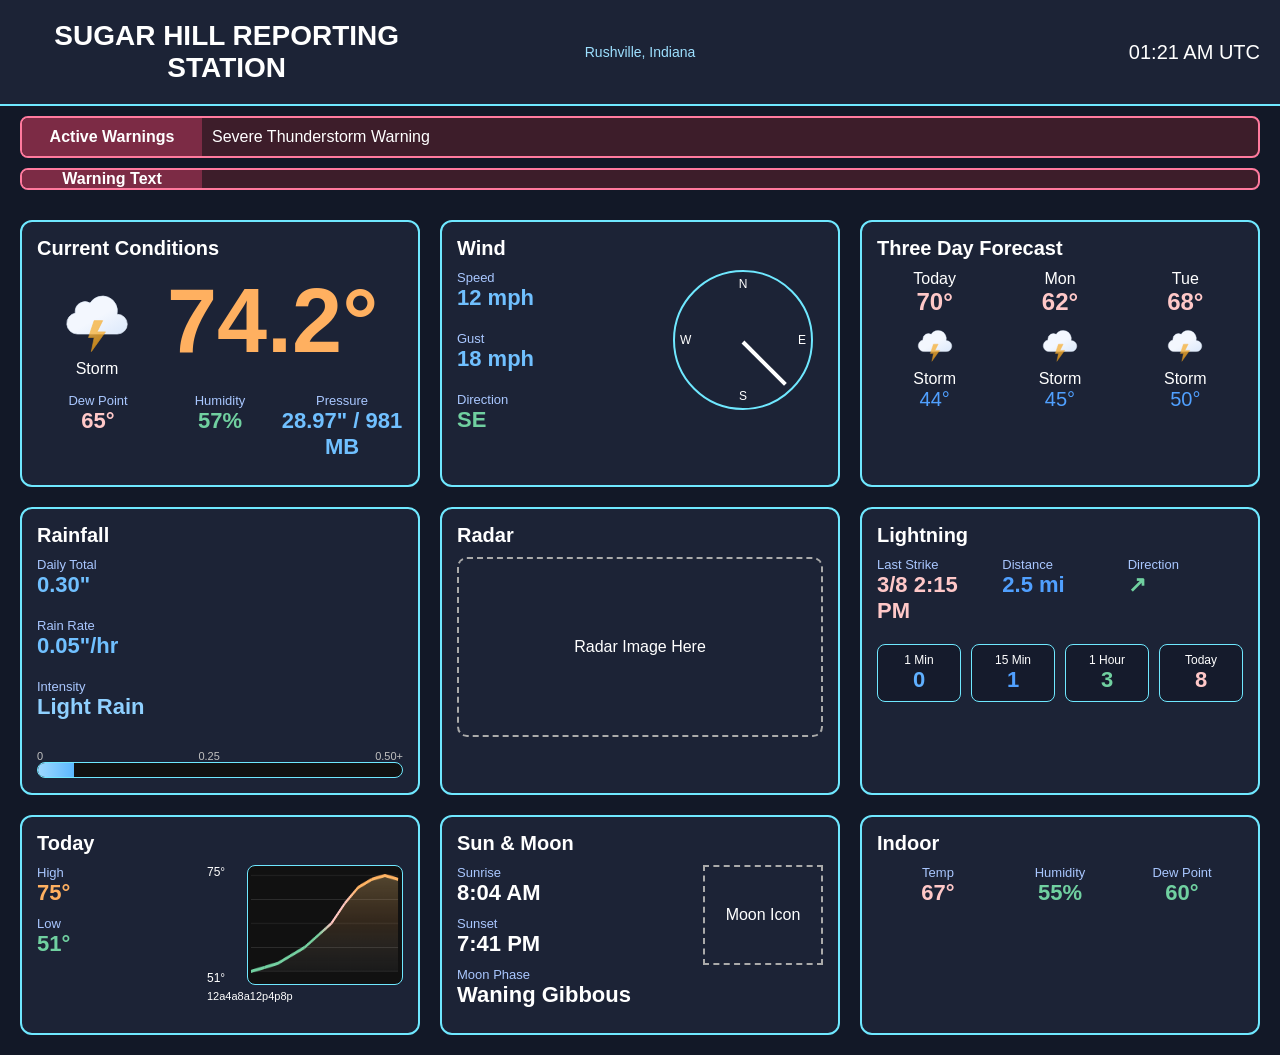
==== backupindex.html @ 39cb4041 "Rename index.html to backupindex.html" ====
<!DOCTYPE html>
<html lang="en">
<head>
<meta charset="UTF-8">
<title>Sugar Hill Reporting Station</title>
<meta name="viewport" content="width=device-width, initial-scale=1.0">
<link rel="stylesheet" href="style.css">
</head>

<body>

<header class="header">

<div class="station">
SUGAR HILL REPORTING STATION
</div>

<div class="location">
Rushville, Indiana
</div>

<div id="clock" class="clock">
--:--
</div>

</header>


<section class="alerts">

<div id="active-alerts-bar" class="alert-bar">

<div class="alert-title">
Active Warnings
</div>

<div id="active-alerts-list" class="alert-text"></div>

</div>


<div id="priority-alerts-bar" class="alert-bar">

<div class="alert-title">
Warning Text
</div>

<div class="ticker">
<div id="priority-alerts-track"></div>
</div>

</div>

</section>



<main class="dashboard">

<!-- CURRENT CONDITIONS -->

<section class="panel">

<h2>Current Conditions</h2>

<div class="current">

<div class="current-left">

<img src="images/storm.svg" class="current-icon">

<div id="current-condition">
Storm
</div>

</div>

<div class="current-right">

<div id="current-temp" class="big-temp">
74.2°
</div>

</div>

</div>


<div class="current-stats">

<div class="stat">

<div class="stat-label">
Dew Point
</div>

<div id="current-dew" class="stat-value">
65°
</div>

</div>


<div class="stat">

<div class="stat-label">
Humidity
</div>

<div id="current-humidity" class="stat-value">
57%
</div>

</div>


<div class="stat">

<div class="stat-label">
Pressure
</div>

<div id="current-pressure" class="stat-value">
28.97" / 981 MB
</div>

</div>

</div>

</section>



<!-- WIND -->

<section class="panel">

<h2>Wind</h2>

<div class="wind-section">

<div class="wind-stats">

<div class="stat">

<div class="stat-label">
Speed
</div>

<div id="wind-speed" class="stat-value">
12 mph
</div>

</div>

<div class="stat">

<div class="stat-label">
Gust
</div>

<div id="wind-gust" class="stat-value">
18 mph
</div>

</div>

<div class="stat">

<div class="stat-label">
Direction
</div>

<div id="wind-dir-text" class="stat-value">
SE
</div>

</div>

</div>


<div class="wind-vane">

<div class="compass">

<span class="north">N</span>
<span class="south">S</span>
<span class="east">E</span>
<span class="west">W</span>

<div id="wind-arrow"></div>

</div>

</div>

</div>

</section>



<!-- THREE DAY -->

<section class="panel">

<h2>Three Day Forecast</h2>

<div class="forecast">

<div class="forecast-day">

<div id="f0-label">
Today
</div>

<div id="f0-high" class="forecast-high">
70°
</div>

<img src="images/storm.svg" class="forecast-icon">

<div id="f0-cond">
Storm
</div>

<div id="f0-low" class="forecast-low">
44°
</div>

</div>


<div class="forecast-day">

<div id="f1-label">
Mon
</div>

<div id="f1-high" class="forecast-high">
62°
</div>

<img src="images/storm.svg" class="forecast-icon">

<div id="f1-cond">
Storm
</div>

<div id="f1-low" class="forecast-low">
45°
</div>

</div>


<div class="forecast-day">

<div id="f2-label">
Tue
</div>

<div id="f2-high" class="forecast-high">
68°
</div>

<img src="images/storm.svg" class="forecast-icon">

<div id="f2-cond">
Storm
</div>

<div id="f2-low" class="forecast-low">
50°
</div>

</div>

</div>

</section>



<!-- RAINFALL -->

<section class="panel">

<h2>Rainfall</h2>

<div class="rain-panel">

<div class="stat">

<div class="stat-label">
Daily Total
</div>

<div id="rain-daily" class="stat-value">
0.30"
</div>

</div>


<div class="stat">

<div class="stat-label">
Rain Rate
</div>

<div id="rain-rate" class="stat-value">
0.05"/hr
</div>

</div>


<div class="stat">

<div class="stat-label">
Intensity
</div>

<div id="rain-intensity" class="stat-value">
Light Rain
</div>

</div>


<div class="rain-meter">

<div class="meter-labels">
<span>0</span>
<span>0.25</span>
<span>0.50+</span>
</div>

<div class="meter-track">

<div id="rain-meter-fill"></div>

</div>

</div>

</div>

</section>



<!-- RADAR -->

<section class="panel">

<h2>Radar</h2>

<div class="radar">
Radar Image Here
</div>

</section>



<!-- LIGHTNING -->

<section class="panel">

<h2>Lightning</h2>

<div class="lightning-top">

<div class="stat">

<div class="stat-label">
Last Strike
</div>

<div id="lt-last" class="stat-value">
3/8 2:15 PM
</div>

</div>


<div class="stat">

<div class="stat-label">
Distance
</div>

<div id="lt-distance" class="stat-value">
2.5 mi
</div>

</div>


<div class="stat">

<div class="stat-label">
Direction
</div>

<div id="lt-direction" class="stat-value">
↗
</div>

</div>

</div>


<div class="lightning-history">

<div class="history-box">

<div class="history-label">
1 Min
</div>

<div id="lt-minute" class="history-value">
0
</div>

</div>


<div class="history-box">

<div class="history-label">
15 Min
</div>

<div id="lt-fifteen" class="history-value">
1
</div>

</div>


<div class="history-box">

<div class="history-label">
1 Hour
</div>

<div id="lt-hour" class="history-value">
3
</div>

</div>


<div class="history-box">

<div class="history-label">
Today
</div>

<div id="lt-midnight" class="history-value">
8
</div>

</div>

</div>

</section>



<!-- TODAY -->

<section class="panel">

<h2>Today</h2>

<div class="today-grid">

<div class="today-stats">

<div class="stat">

<div class="stat-label">
High
</div>

<div id="today-high" class="stat-value">
75°
</div>

</div>


<div class="stat">

<div class="stat-label">
Low
</div>

<div id="today-low" class="stat-value">
51°
</div>

</div>

</div>


<div class="temp-graph">

<div class="y-scale">

<span id="graph-max">
75°
</span>

<span id="graph-min">
51°
</span>

</div>

<canvas id="today-graph"></canvas>

<div class="x-scale">

<span>12a</span>
<span>4a</span>
<span>8a</span>
<span>12p</span>
<span>4p</span>
<span>8p</span>

</div>

</div>

</div>

</section>



<!-- SUN MOON -->

<section class="panel">

<h2>Sun & Moon</h2>

<div class="sunmoon">

<div class="sunmoon-stats">

<div class="stat">

<div class="stat-label">
Sunrise
</div>

<div id="today-sunrise" class="stat-value">
8:04 AM
</div>

</div>


<div class="stat">

<div class="stat-label">
Sunset
</div>

<div id="today-sunset" class="stat-value">
7:41 PM
</div>

</div>


<div class="stat">

<div class="stat-label">
Moon Phase
</div>

<div id="today-moon" class="stat-value">
Waning Gibbous
</div>

</div>

</div>

<div class="moon-placeholder">
Moon Icon
</div>

</div>

</section>



<!-- INDOOR -->

<section class="panel">

<h2>Indoor</h2>

<div class="indoor">

<div class="stat">

<div class="stat-label">
Temp
</div>

<div id="indoor-temp" class="stat-value">
67°
</div>

</div>


<div class="stat">

<div class="stat-label">
Humidity
</div>

<div id="indoor-humidity" class="stat-value">
55%
</div>

</div>


<div class="stat">

<div class="stat-label">
Dew Point
</div>

<div id="indoor-dew" class="stat-value">
60°
</div>

</div>

</div>

</section>


</main>


<script src="script.js"></script>

</body>
</html>
---- style.css ----
*{
box-sizing:border-box;
margin:0;
padding:0;
}

body{
background:#121827;
color:white;
font-family:Arial, Helvetica, sans-serif;
}

.header{
display:grid;
grid-template-columns:1fr 1fr 1fr;
align-items:center;
padding:20px;
border-bottom:2px solid #6fe8ff;
background:#1c2336;
}

.station{
text-align:center;
font-size:28px;
font-weight:bold;
}

.location{
text-align:center;
font-size:14px;
color:#9de0ff;
}

.clock{
text-align:right;
font-size:20px;
}

.alerts{
padding:10px 20px;
display:grid;
gap:10px;
}

.alert-bar{
display:grid;
grid-template-columns:180px 1fr;
border:2px solid #ff7a9e;
background:#3d1d2a;
border-radius:8px;
overflow:hidden;
}

.alert-title{
background:#7c2b45;
display:flex;
align-items:center;
justify-content:center;
font-weight:bold;
}

.alert-text{
padding:10px;
}

.ticker{
overflow:hidden;
white-space:nowrap;
}

#priority-alerts-track{
display:inline-block;
padding-left:100%;
animation:ticker 25s linear infinite;
}

@keyframes ticker{
0%{transform:translateX(0)}
100%{transform:translateX(-100%)}
}

.dashboard{
display:grid;
grid-template-columns:repeat(3,1fr);
gap:20px;
padding:20px;
}

.panel{
background:#1c2336;
border:2px solid #6fe8ff;
border-radius:12px;
padding:15px;
}

.panel h2{
margin-bottom:10px;
font-size:20px;
}

.current{
display:grid;
grid-template-columns:120px 1fr;
gap:10px;
}

.current-icon{
width:90px;
height:90px;
display:block;
margin:auto;
}

.current-left{
text-align:center;
}

.big-temp{
font-size:90px;
font-weight:bold;
}

.current-stats{
display:grid;
grid-template-columns:repeat(3,1fr);
margin-top:15px;
text-align:center;
}

.stat{
margin-bottom:10px;
}

.stat-label{
font-size:13px;
color:#a9c7ff;
}

.stat-value{
font-size:22px;
font-weight:bold;
}

.wind-section{
display:grid;
grid-template-columns:1fr 160px;
}

.wind-stats{
display:grid;
gap:10px;
}

.compass{
width:140px;
height:140px;
border:2px solid #6fe8ff;
border-radius:50%;
position:relative;
margin:auto;
}

.compass span{
position:absolute;
font-size:12px;
}

.north{
top:5px;
left:50%;
transform:translateX(-50%);
}

.south{
bottom:5px;
left:50%;
transform:translateX(-50%);
}

.east{
right:5px;
top:50%;
transform:translateY(-50%);
}

.west{
left:5px;
top:50%;
transform:translateY(-50%);
}

#wind-arrow{
width:60px;
height:4px;
background:white;
position:absolute;
top:50%;
left:50%;
transform-origin:left center;
}

.forecast{
display:grid;
grid-template-columns:repeat(3,1fr);
gap:10px;
text-align:center;
}

.forecast-icon{
width:50px;
height:50px;
}

.forecast-high{
font-size:24px;
font-weight:bold;
}

.forecast-low{
font-size:20px;
}

.rain-panel{
display:grid;
gap:10px;
}

.rain-meter{
margin-top:10px;
}

.meter-labels{
display:flex;
justify-content:space-between;
font-size:11px;
color:#c0c0c0;
}

.meter-track{
height:16px;
background:#111;
border:1px solid #6fe8ff;
border-radius:8px;
overflow:hidden;
}

#rain-meter-fill{
height:100%;
background:linear-gradient(90deg,#9ed8ff,#5cb8ff);
width:0%;
}

.radar{
height:180px;
display:flex;
align-items:center;
justify-content:center;
border:2px dashed #aaa;
border-radius:10px;
}

.lightning-top{
display:grid;
grid-template-columns:repeat(3,1fr);
gap:10px;
}

.lightning-history{
display:grid;
grid-template-columns:repeat(4,1fr);
gap:10px;
margin-top:10px;
}

.history-box{
background:#151b2c;
border:1px solid #6fe8ff;
border-radius:8px;
text-align:center;
padding:8px;
}

.history-label{
font-size:12px;
}

.history-value{
font-size:22px;
font-weight:bold;
}

.today-grid{
display:grid;
grid-template-columns:160px 1fr;
gap:10px;
}

.temp-graph{
display:grid;
grid-template-columns:40px 1fr;
}

#today-graph{
width:100%;
height:120px;
background:#111;
border:1px solid #6fe8ff;
border-radius:8px;
}

.y-scale{
display:flex;
flex-direction:column;
justify-content:space-between;
font-size:12px;
}

.x-scale{
display:grid;
grid-template-columns:repeat(6,1fr);
font-size:11px;
text-align:center;
margin-top:5px;
}

.sunmoon{
display:grid;
grid-template-columns:1fr 120px;
gap:10px;
}

.moon-placeholder{
border:2px dashed #aaa;
height:100px;
display:flex;
align-items:center;
justify-content:center;
}

.indoor{
display:grid;
grid-template-columns:repeat(3,1fr);
text-align:center;
}
@media (max-width: 900px) {

  .dashboard{
    grid-template-columns:1fr;
  }

  .panel{
    width:100%;
  }

  .wind-section{
    grid-template-columns:1fr;
    text-align:center;
  }

  .today-grid{
    grid-template-columns:1fr;
  }

  .temp-graph{
    grid-template-columns:1fr;
  }

  .sunmoon{
    grid-template-columns:1fr;
  }

  .indoor{
    grid-template-columns:1fr;
  }

  .forecast{
    grid-template-columns:1fr;
  }

  .lightning-top{
    grid-template-columns:1fr;
  }

  .lightning-history{
    grid-template-columns:1fr 1fr;
  }

  .current{
    grid-template-columns:1fr;
    text-align:center;
  }

  .current-stats{
    grid-template-columns:1fr;
  }

}
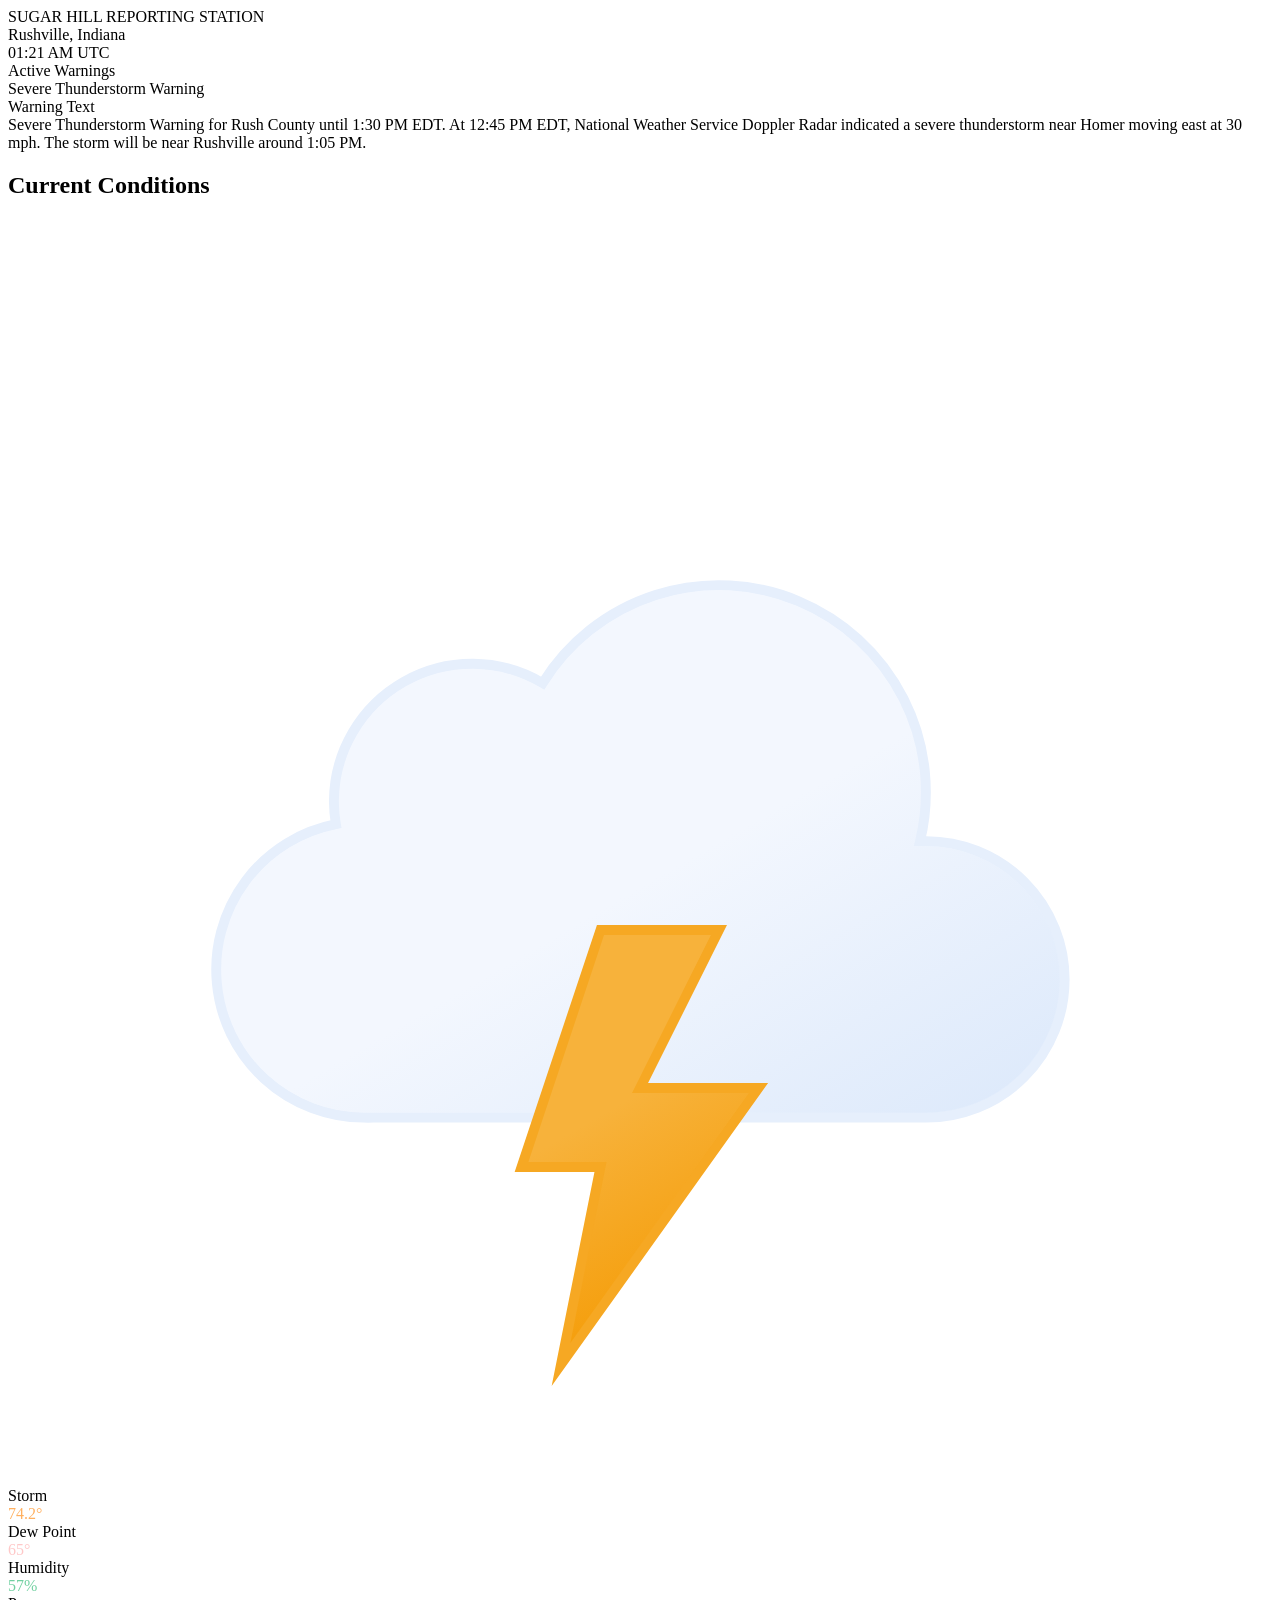
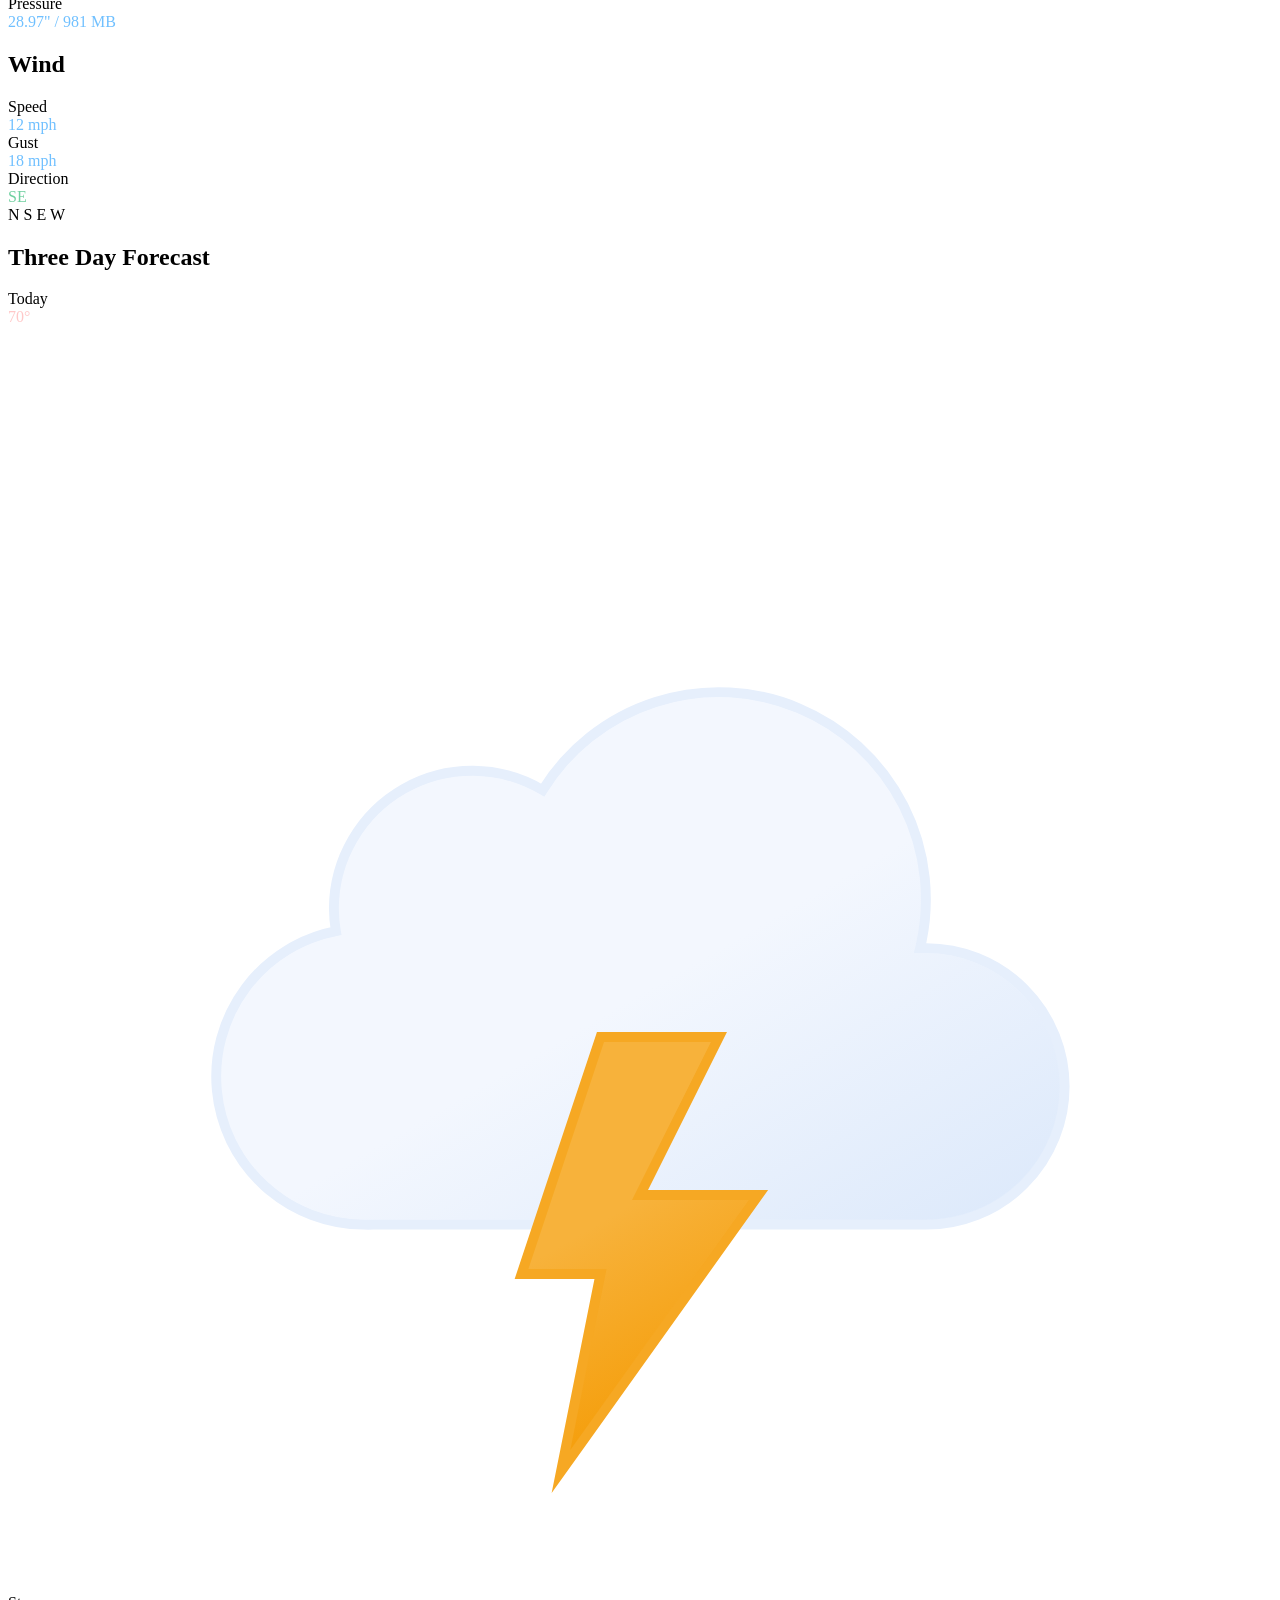
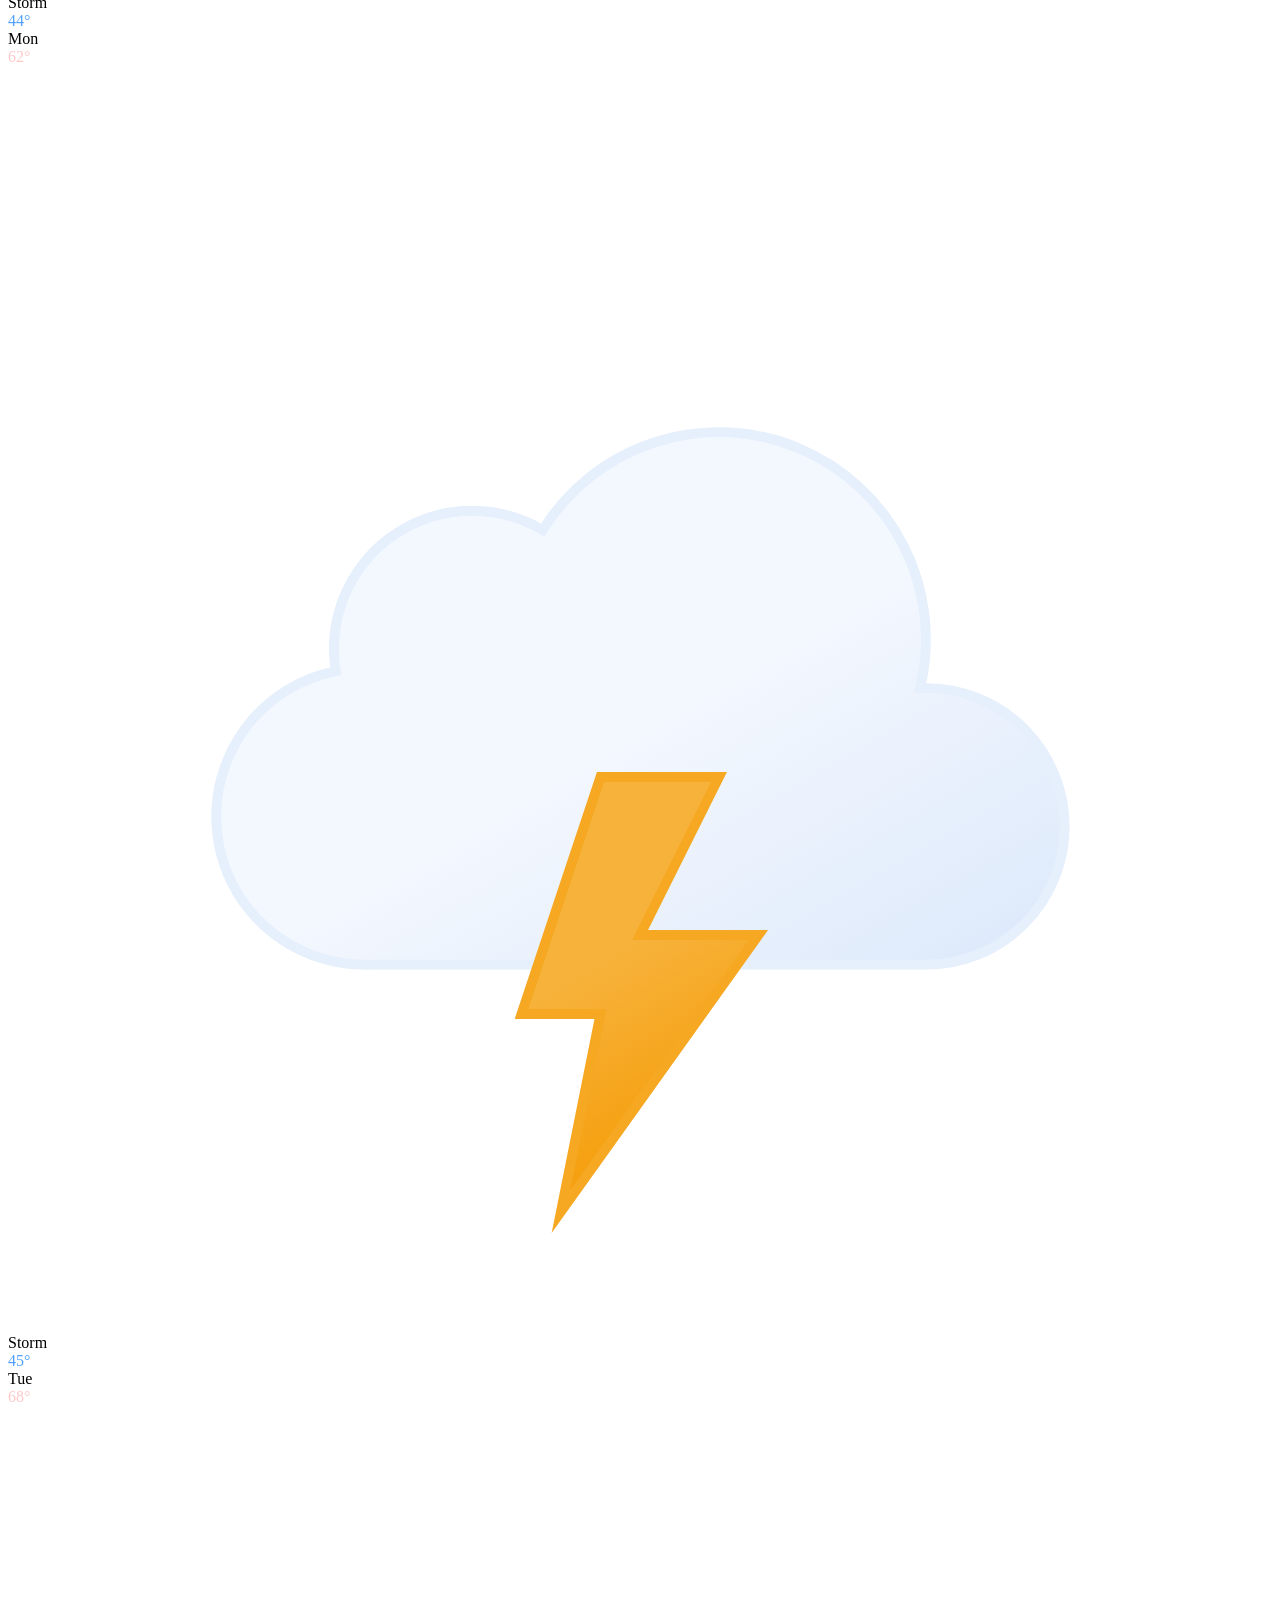
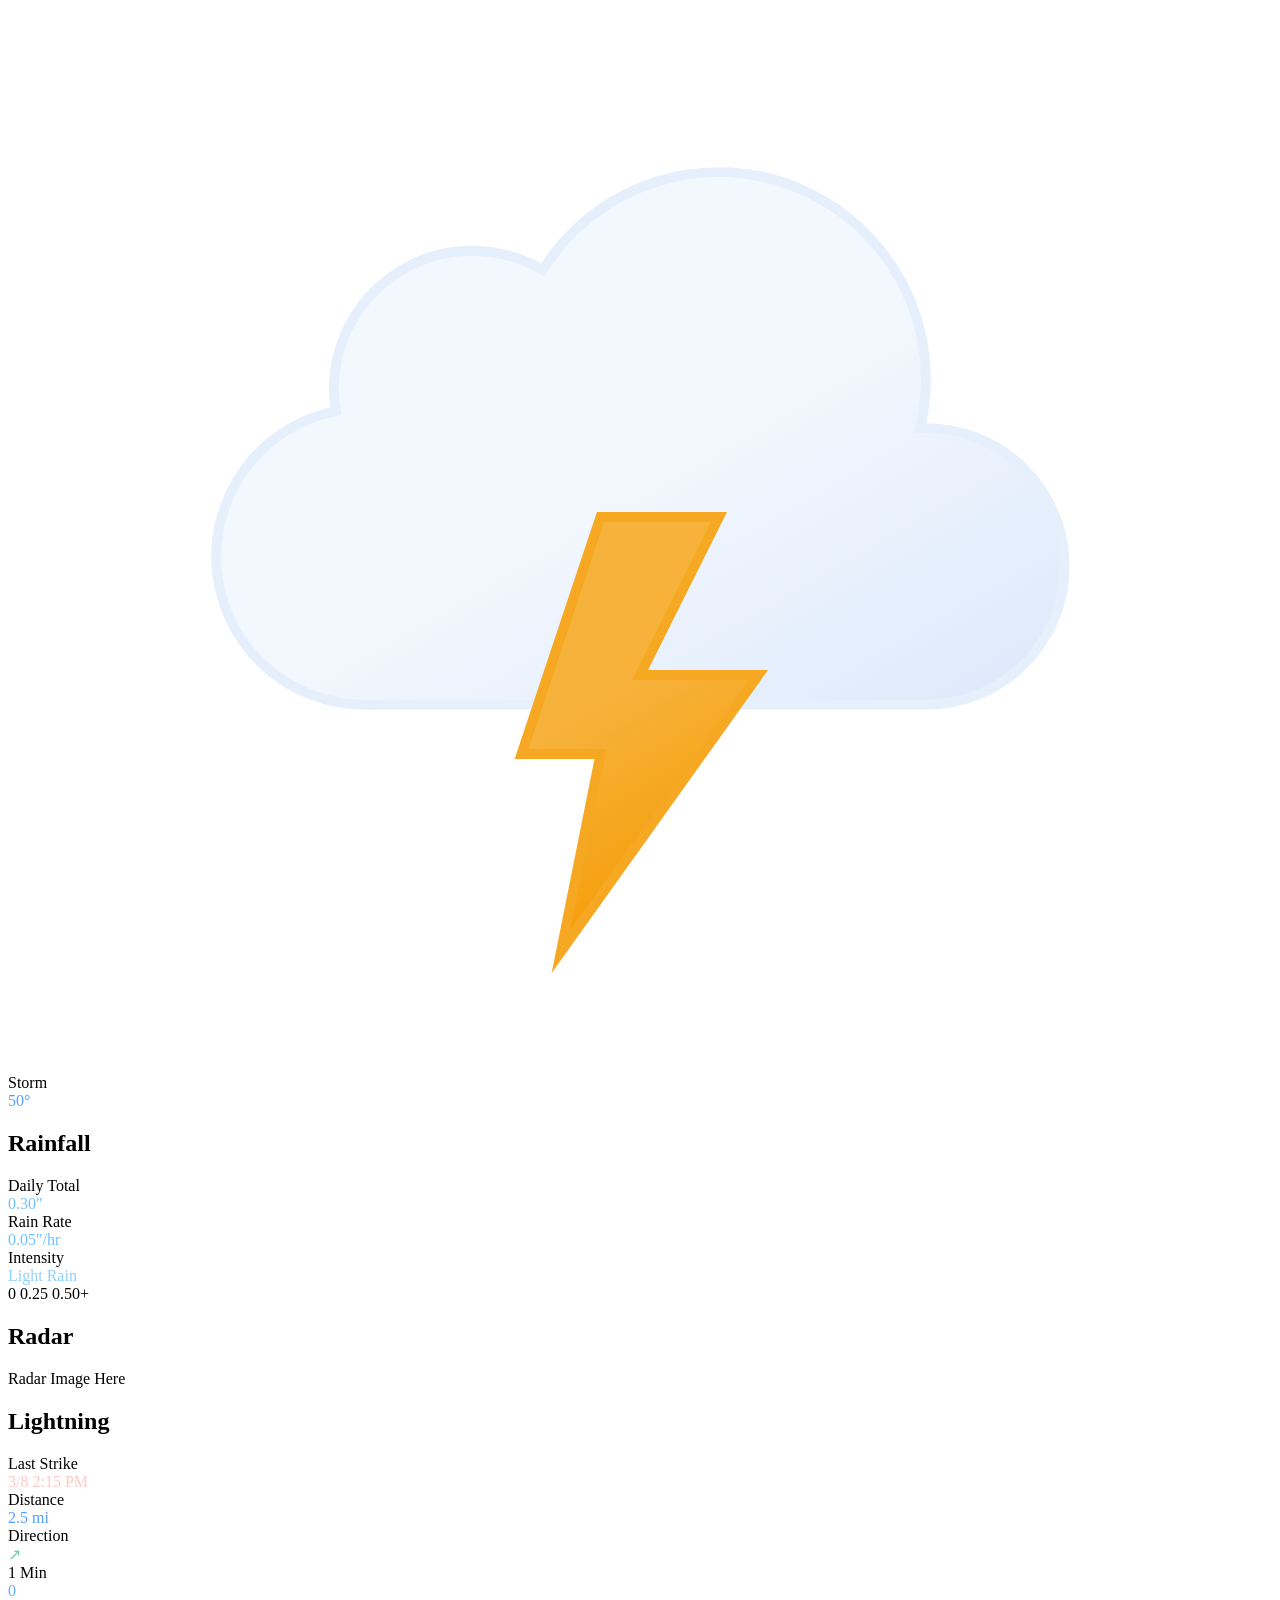
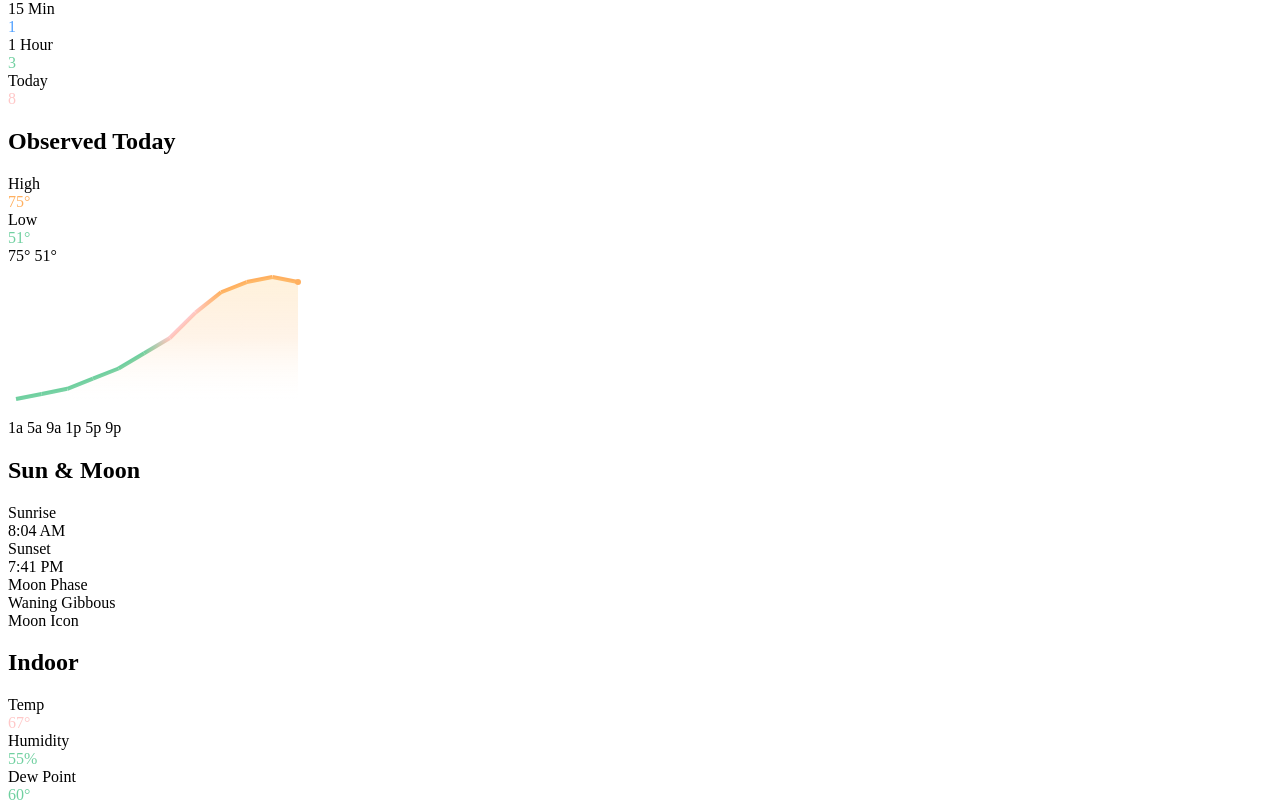
==== commit 8b46d38d: "Update backupindex.html" ====
--- a/backupindex.html
+++ b/backupindex.html
@@ -479,7 +479,7 @@
 
 <section class="panel">
 
-<h2>Today</h2>
+<h2>Observed Today</h2>
 
 <div class="today-grid">
 
--- a/style.css
+++ b/style.css
@@ -1,397 +1,668 @@
-*{
-box-sizing:border-box;
-margin:0;
-padding:0;
-}
-
-body{
-background:#121827;
-color:white;
-font-family:Arial, Helvetica, sans-serif;
-}
-
-.header{
-display:grid;
-grid-template-columns:1fr 1fr 1fr;
-align-items:center;
-padding:20px;
-border-bottom:2px solid #6fe8ff;
-background:#1c2336;
-}
-
-.station{
-text-align:center;
-font-size:28px;
-font-weight:bold;
-}
-
-.location{
-text-align:center;
-font-size:14px;
-color:#9de0ff;
-}
-
-.clock{
-text-align:right;
-font-size:20px;
-}
-
-.alerts{
-padding:10px 20px;
-display:grid;
-gap:10px;
-}
-
-.alert-bar{
-display:grid;
-grid-template-columns:180px 1fr;
-border:2px solid #ff7a9e;
-background:#3d1d2a;
-border-radius:8px;
-overflow:hidden;
-}
-
-.alert-title{
-background:#7c2b45;
-display:flex;
-align-items:center;
-justify-content:center;
-font-weight:bold;
-}
-
-.alert-text{
-padding:10px;
-}
-
-.ticker{
-overflow:hidden;
-white-space:nowrap;
-}
-
-#priority-alerts-track{
-display:inline-block;
-padding-left:100%;
-animation:ticker 25s linear infinite;
-}
-
-@keyframes ticker{
-0%{transform:translateX(0)}
-100%{transform:translateX(-100%)}
-}
-
-.dashboard{
-display:grid;
-grid-template-columns:repeat(3,1fr);
-gap:20px;
-padding:20px;
-}
-
-.panel{
-background:#1c2336;
-border:2px solid #6fe8ff;
-border-radius:12px;
-padding:15px;
-}
-
-.panel h2{
-margin-bottom:10px;
-font-size:20px;
-}
-
-.current{
-display:grid;
-grid-template-columns:120px 1fr;
-gap:10px;
-}
-
-.current-icon{
-width:90px;
-height:90px;
-display:block;
-margin:auto;
-}
-
-.current-left{
-text-align:center;
-}
-
-.big-temp{
-font-size:90px;
-font-weight:bold;
-}
-
-.current-stats{
-display:grid;
-grid-template-columns:repeat(3,1fr);
-margin-top:15px;
-text-align:center;
-}
-
-.stat{
-margin-bottom:10px;
-}
-
-.stat-label{
-font-size:13px;
-color:#a9c7ff;
-}
-
-.stat-value{
-font-size:22px;
-font-weight:bold;
-}
-
-.wind-section{
-display:grid;
-grid-template-columns:1fr 160px;
-}
-
-.wind-stats{
-display:grid;
-gap:10px;
-}
-
-.compass{
-width:140px;
-height:140px;
-border:2px solid #6fe8ff;
-border-radius:50%;
-position:relative;
-margin:auto;
-}
-
-.compass span{
-position:absolute;
-font-size:12px;
-}
-
-.north{
-top:5px;
-left:50%;
-transform:translateX(-50%);
-}
-
-.south{
-bottom:5px;
-left:50%;
-transform:translateX(-50%);
-}
-
-.east{
-right:5px;
-top:50%;
-transform:translateY(-50%);
-}
-
-.west{
-left:5px;
-top:50%;
-transform:translateY(-50%);
-}
-
-#wind-arrow{
-width:60px;
-height:4px;
-background:white;
-position:absolute;
-top:50%;
-left:50%;
-transform-origin:left center;
-}
-
-.forecast{
-display:grid;
-grid-template-columns:repeat(3,1fr);
-gap:10px;
-text-align:center;
-}
-
-.forecast-icon{
-width:50px;
-height:50px;
-}
-
-.forecast-high{
-font-size:24px;
-font-weight:bold;
-}
-
-.forecast-low{
-font-size:20px;
-}
-
-.rain-panel{
-display:grid;
-gap:10px;
-}
-
-.rain-meter{
-margin-top:10px;
-}
-
-.meter-labels{
-display:flex;
-justify-content:space-between;
-font-size:11px;
-color:#c0c0c0;
-}
-
-.meter-track{
-height:16px;
-background:#111;
-border:1px solid #6fe8ff;
-border-radius:8px;
-overflow:hidden;
-}
-
-#rain-meter-fill{
-height:100%;
-background:linear-gradient(90deg,#9ed8ff,#5cb8ff);
-width:0%;
-}
-
-.radar{
-height:180px;
-display:flex;
-align-items:center;
-justify-content:center;
-border:2px dashed #aaa;
-border-radius:10px;
-}
-
-.lightning-top{
-display:grid;
-grid-template-columns:repeat(3,1fr);
-gap:10px;
-}
-
-.lightning-history{
-display:grid;
-grid-template-columns:repeat(4,1fr);
-gap:10px;
-margin-top:10px;
-}
-
-.history-box{
-background:#151b2c;
-border:1px solid #6fe8ff;
-border-radius:8px;
-text-align:center;
-padding:8px;
-}
-
-.history-label{
-font-size:12px;
-}
-
-.history-value{
-font-size:22px;
-font-weight:bold;
-}
-
-.today-grid{
-display:grid;
-grid-template-columns:160px 1fr;
-gap:10px;
-}
-
-.temp-graph{
-display:grid;
-grid-template-columns:40px 1fr;
-}
-
-#today-graph{
-width:100%;
-height:120px;
-background:#111;
-border:1px solid #6fe8ff;
-border-radius:8px;
-}
-
-.y-scale{
-display:flex;
-flex-direction:column;
-justify-content:space-between;
-font-size:12px;
-}
-
-.x-scale{
-display:grid;
-grid-template-columns:repeat(6,1fr);
-font-size:11px;
-text-align:center;
-margin-top:5px;
-}
-
-.sunmoon{
-display:grid;
-grid-template-columns:1fr 120px;
-gap:10px;
-}
-
-.moon-placeholder{
-border:2px dashed #aaa;
-height:100px;
-display:flex;
-align-items:center;
-justify-content:center;
-}
-
-.indoor{
-display:grid;
-grid-template-columns:repeat(3,1fr);
-text-align:center;
-}
-@media (max-width: 900px) {
-
-  .dashboard{
-    grid-template-columns:1fr;
-  }
-
-  .panel{
-    width:100%;
-  }
-
-  .wind-section{
-    grid-template-columns:1fr;
-    text-align:center;
-  }
-
-  .today-grid{
-    grid-template-columns:1fr;
-  }
-
-  .temp-graph{
-    grid-template-columns:1fr;
-  }
-
-  .sunmoon{
-    grid-template-columns:1fr;
-  }
-
-  .indoor{
-    grid-template-columns:1fr;
-  }
-
-  .forecast{
-    grid-template-columns:1fr;
-  }
-
-  .lightning-top{
-    grid-template-columns:1fr;
-  }
-
-  .lightning-history{
-    grid-template-columns:1fr 1fr;
-  }
-
-  .current{
-    grid-template-columns:1fr;
-    text-align:center;
-  }
-
-  .current-stats{
-    grid-template-columns:1fr;
-  }
-
-}
+<!DOCTYPE html>
+<html lang="en">
+<head>
+<meta charset="UTF-8">
+<title>Sugar Hill Reporting Station</title>
+<meta name="viewport" content="width=device-width, initial-scale=1.0">
+<link rel="stylesheet" href="style.css">
+</head>
+
+<body>
+
+<header class="header">
+
+<div class="station">
+SUGAR HILL REPORTING STATION
+</div>
+
+<div class="location">
+Rushville, Indiana
+</div>
+
+<div id="clock" class="clock">
+--:--
+</div>
+
+</header>
+
+
+<section class="alerts">
+
+<div id="active-alerts-bar" class="alert-bar">
+
+<div class="alert-title">
+Active Warnings
+</div>
+
+<div id="active-alerts-list" class="alert-text"></div>
+
+</div>
+
+
+<div id="priority-alerts-bar" class="alert-bar">
+
+<div class="alert-title">
+Warning Text
+</div>
+
+<div class="ticker">
+<div id="priority-alerts-track"></div>
+</div>
+
+</div>
+
+</section>
+
+
+
+<main class="dashboard">
+
+<!-- CURRENT CONDITIONS -->
+
+<section class="panel">
+
+<h2>Current Conditions</h2>
+
+<div class="current">
+
+<div class="current-left">
+
+<img src="images/storm.svg" class="current-icon" alt="Current conditions icon">
+
+<div id="current-condition">
+Storm
+</div>
+
+</div>
+
+<div class="current-right">
+
+<div id="current-temp" class="big-temp">
+74.2°
+</div>
+
+</div>
+
+</div>
+
+
+<div class="current-stats">
+
+<div class="stat">
+
+<div class="stat-label">
+Dew Point
+</div>
+
+<div id="current-dew" class="stat-value">
+65°
+</div>
+
+</div>
+
+
+<div class="stat">
+
+<div class="stat-label">
+Humidity
+</div>
+
+<div id="current-humidity" class="stat-value">
+57%
+</div>
+
+</div>
+
+
+<div class="stat">
+
+<div class="stat-label">
+Pressure
+</div>
+
+<div id="current-pressure" class="stat-value">
+28.97" / 981 MB
+</div>
+
+</div>
+
+</div>
+
+</section>
+
+
+
+<!-- WIND -->
+
+<section class="panel">
+
+<h2>Wind</h2>
+
+<div class="wind-section">
+
+<div class="wind-stats">
+
+<div class="stat">
+
+<div class="stat-label">
+Speed
+</div>
+
+<div id="wind-speed" class="stat-value">
+12 mph
+</div>
+
+</div>
+
+<div class="stat">
+
+<div class="stat-label">
+Gust
+</div>
+
+<div id="wind-gust" class="stat-value">
+18 mph
+</div>
+
+</div>
+
+<div class="stat">
+
+<div class="stat-label">
+Direction
+</div>
+
+<div id="wind-dir-text" class="stat-value">
+SE
+</div>
+
+</div>
+
+</div>
+
+
+<div class="wind-vane">
+
+<div class="compass">
+
+<span class="north">N</span>
+<span class="south">S</span>
+<span class="east">E</span>
+<span class="west">W</span>
+
+<div id="wind-arrow"></div>
+
+</div>
+
+</div>
+
+</div>
+
+</section>
+
+
+
+<!-- THREE DAY -->
+
+<section class="panel">
+
+<h2>Three Day Forecast</h2>
+
+<div class="forecast">
+
+<div class="forecast-day">
+
+<div id="f0-label">
+Today
+</div>
+
+<div id="f0-high" class="forecast-high">
+70°
+</div>
+
+<img src="images/storm.svg" class="forecast-icon" alt="Forecast icon">
+
+<div id="f0-cond">
+Storm
+</div>
+
+<div id="f0-low" class="forecast-low">
+44°
+</div>
+
+</div>
+
+
+<div class="forecast-day">
+
+<div id="f1-label">
+Mon
+</div>
+
+<div id="f1-high" class="forecast-high">
+62°
+</div>
+
+<img src="images/storm.svg" class="forecast-icon" alt="Forecast icon">
+
+<div id="f1-cond">
+Storm
+</div>
+
+<div id="f1-low" class="forecast-low">
+45°
+</div>
+
+</div>
+
+
+<div class="forecast-day">
+
+<div id="f2-label">
+Tue
+</div>
+
+<div id="f2-high" class="forecast-high">
+68°
+</div>
+
+<img src="images/storm.svg" class="forecast-icon" alt="Forecast icon">
+
+<div id="f2-cond">
+Storm
+</div>
+
+<div id="f2-low" class="forecast-low">
+50°
+</div>
+
+</div>
+
+</div>
+
+</section>
+
+
+
+<!-- RAINFALL -->
+
+<section class="panel">
+
+<h2>Rainfall</h2>
+
+<div class="rain-panel">
+
+<div class="stat">
+
+<div class="stat-label">
+Daily Total
+</div>
+
+<div id="rain-daily" class="stat-value">
+0.30"
+</div>
+
+</div>
+
+
+<div class="stat">
+
+<div class="stat-label">
+Rain Rate
+</div>
+
+<div id="rain-rate" class="stat-value">
+0.05"/hr
+</div>
+
+</div>
+
+
+<div class="stat">
+
+<div class="stat-label">
+Intensity
+</div>
+
+<div id="rain-intensity" class="stat-value">
+Light Rain
+</div>
+
+</div>
+
+
+<div class="rain-meter">
+
+<div class="meter-labels">
+<span>0</span>
+<span>0.25</span>
+<span>0.50+</span>
+</div>
+
+<div class="meter-track">
+
+<div id="rain-meter-fill"></div>
+
+</div>
+
+</div>
+
+</div>
+
+</section>
+
+
+
+<!-- RADAR -->
+
+<section class="panel">
+
+<h2>Radar</h2>
+
+<div class="radar">
+Radar Image Here
+</div>
+
+</section>
+
+
+
+<!-- LIGHTNING -->
+
+<section class="panel">
+
+<h2>Lightning</h2>
+
+<div class="lightning-top">
+
+<div class="stat">
+
+<div class="stat-label">
+Last Strike
+</div>
+
+<div id="lt-last" class="stat-value">
+3/8 2:15 PM
+</div>
+
+</div>
+
+
+<div class="stat">
+
+<div class="stat-label">
+Distance
+</div>
+
+<div id="lt-distance" class="stat-value">
+2.5 mi
+</div>
+
+</div>
+
+
+<div class="stat">
+
+<div class="stat-label">
+Direction
+</div>
+
+<div id="lt-direction" class="stat-value">
+↗
+</div>
+
+</div>
+
+</div>
+
+
+<div class="lightning-history">
+
+<div class="history-box">
+
+<div class="history-label">
+1 Min
+</div>
+
+<div id="lt-minute" class="history-value">
+0
+</div>
+
+</div>
+
+
+<div class="history-box">
+
+<div class="history-label">
+15 Min
+</div>
+
+<div id="lt-fifteen" class="history-value">
+1
+</div>
+
+</div>
+
+
+<div class="history-box">
+
+<div class="history-label">
+1 Hour
+</div>
+
+<div id="lt-hour" class="history-value">
+3
+</div>
+
+</div>
+
+
+<div class="history-box">
+
+<div class="history-label">
+Today
+</div>
+
+<div id="lt-midnight" class="history-value">
+8
+</div>
+
+</div>
+
+</div>
+
+</section>
+
+
+
+<!-- OBSERVED TODAY -->
+
+<section class="panel">
+
+<h2>Observed Today</h2>
+
+<div class="today-grid">
+
+<div class="today-stats">
+
+<div class="stat">
+
+<div class="stat-label">
+High
+</div>
+
+<div id="today-high" class="stat-value">
+75°
+</div>
+
+</div>
+
+
+<div class="stat">
+
+<div class="stat-label">
+Low
+</div>
+
+<div id="today-low" class="stat-value">
+51°
+</div>
+
+</div>
+
+</div>
+
+
+<div class="temp-graph">
+
+<div class="y-scale">
+
+<span id="graph-max">
+75°
+</span>
+
+<span id="graph-min">
+51°
+</span>
+
+</div>
+
+<div class="graph-main">
+<canvas id="today-graph"></canvas>
+
+<div class="x-scale">
+<span>--</span>
+<span>--</span>
+<span>--</span>
+<span>--</span>
+<span>--</span>
+<span>--</span>
+</div>
+</div>
+
+</div>
+
+</div>
+
+</section>
+
+
+
+<!-- SUN MOON -->
+
+<section class="panel">
+
+<h2>Sun & Moon</h2>
+
+<div class="sunmoon">
+
+<div class="sunmoon-stats">
+
+<div class="stat">
+
+<div class="stat-label">
+Sunrise
+</div>
+
+<div id="today-sunrise" class="stat-value">
+8:04 AM
+</div>
+
+</div>
+
+
+<div class="stat">
+
+<div class="stat-label">
+Sunset
+</div>
+
+<div id="today-sunset" class="stat-value">
+7:41 PM
+</div>
+
+</div>
+
+
+<div class="stat">
+
+<div class="stat-label">
+Moon Phase
+</div>
+
+<div id="today-moon" class="stat-value">
+Waning Gibbous
+</div>
+
+</div>
+
+</div>
+
+<div class="moon-placeholder">
+Moon Icon
+</div>
+
+</div>
+
+</section>
+
+
+
+<!-- INDOOR -->
+
+<section class="panel">
+
+<h2>Indoor</h2>
+
+<div class="indoor">
+
+<div class="stat">
+
+<div class="stat-label">
+Temp
+</div>
+
+<div id="indoor-temp" class="stat-value">
+67°
+</div>
+
+</div>
+
+
+<div class="stat">
+
+<div class="stat-label">
+Humidity
+</div>
+
+<div id="indoor-humidity" class="stat-value">
+55%
+</div>
+
+</div>
+
+
+<div class="stat">
+
+<div class="stat-label">
+Dew Point
+</div>
+
+<div id="indoor-dew" class="stat-value">
+60°
+</div>
+
+</div>
+
+</div>
+
+</section>
+
+
+</main>
+
+
+<script src="script.js"></script>
+
+</body>
+</html>
